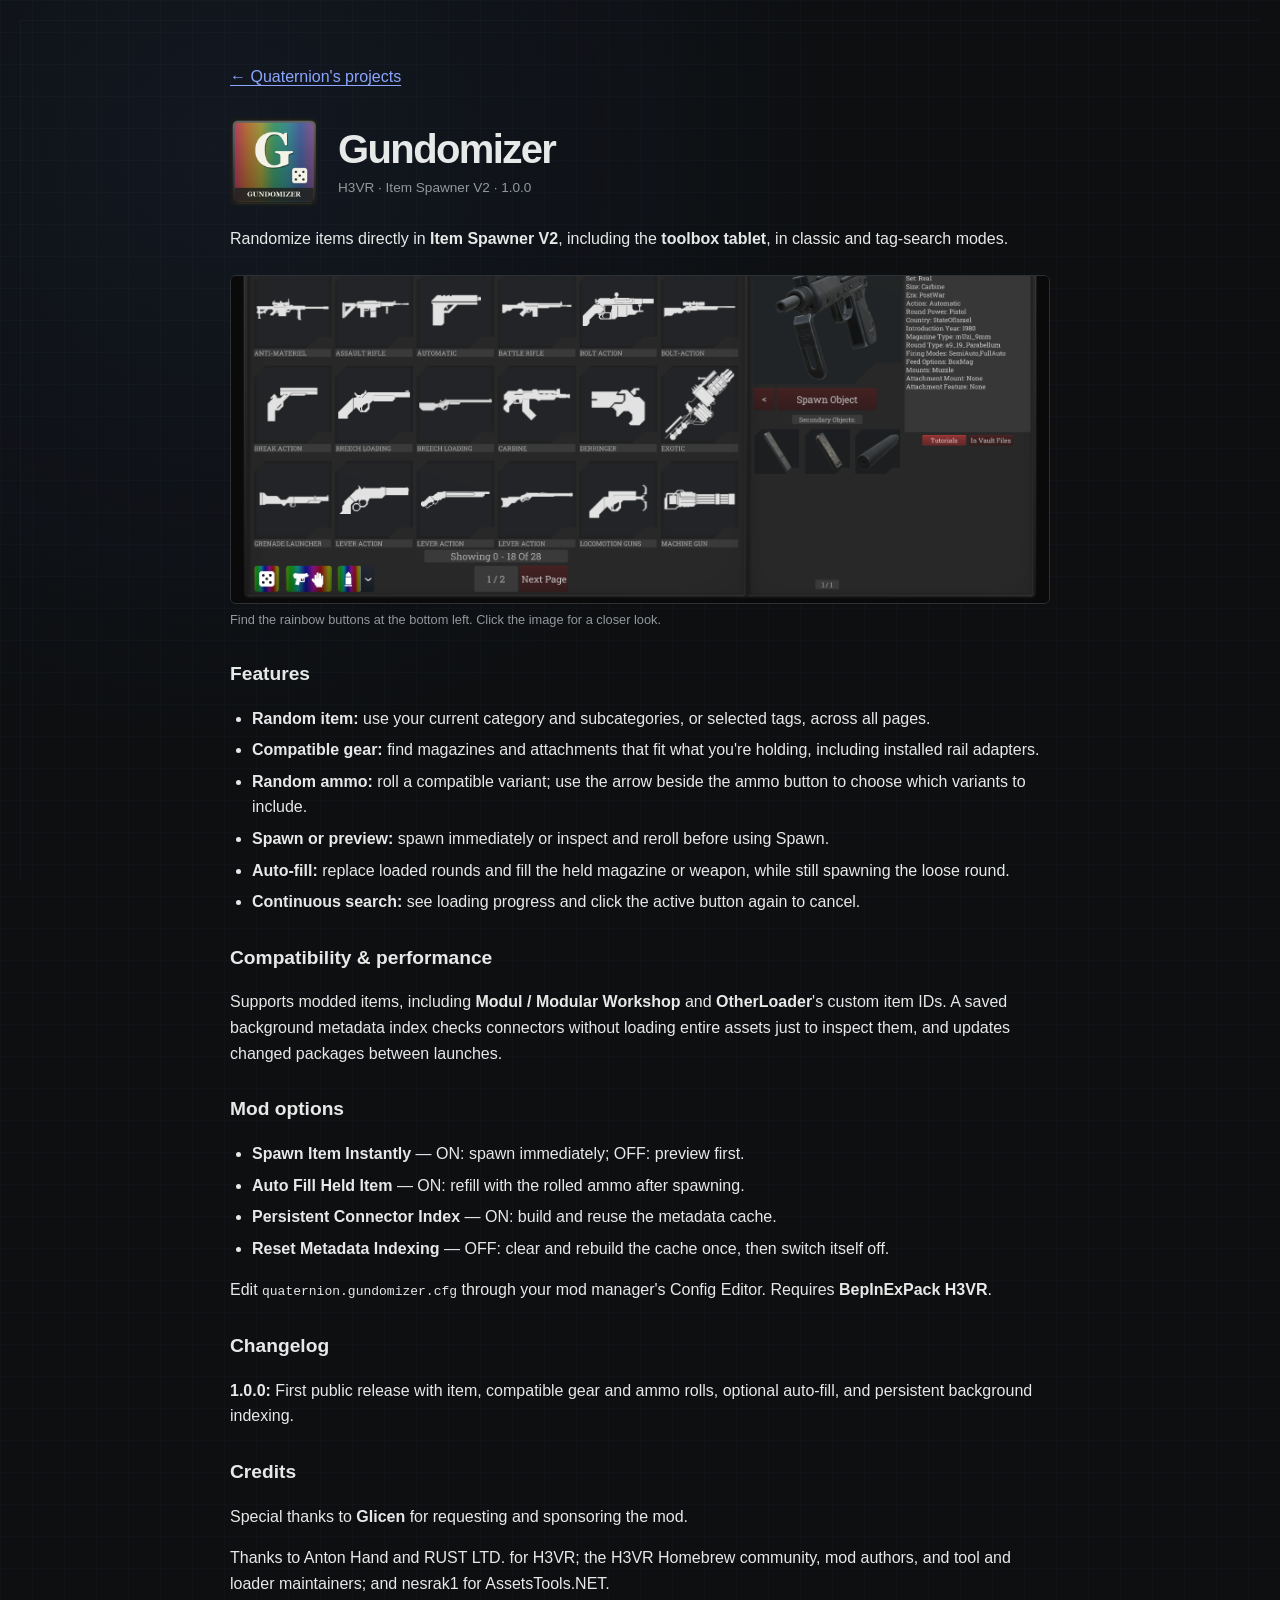
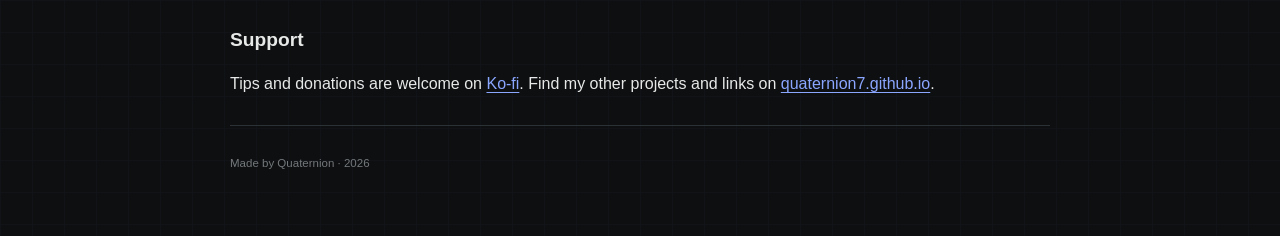
==== gundomizer/index.html @ 73db3fdf "Prepare Gundomizer project entry and preview page" ====
<!doctype html>
<html lang="en">
<head>
  <meta charset="utf-8">
  <meta name="viewport" content="width=device-width, initial-scale=1">
  <meta name="description" content="Gundomizer adds random items, compatible gear and ammo rolls to H3VR's Item Spawner V2 and toolbox tablet.">
  <meta name="theme-color" content="#0d0f11">
  <meta property="og:title" content="Gundomizer — Quaternion">
  <meta property="og:description" content="Random items, compatible gear and ammo, directly in H3VR's Item Spawner V2.">
  <meta property="og:image" content="https://quaternion7.github.io/gundomizer/item-spawner.png">
  <title>Gundomizer — Quaternion</title>
  <link rel="icon" href="../favicon.svg" type="image/svg+xml">
  <link rel="stylesheet" href="../styles.css">
  <link rel="stylesheet" href="../variant.css">
  <style>
    .mod-page { width: min(100% - 32px, 820px); line-height: 1.6; }
    .mod-page a { color: var(--accent); text-underline-offset: 3px; }
    .mod-header { display: flex; align-items: center; gap: 20px; margin: 28px 0 20px; }
    .mod-header img { width: 88px; height: 88px; border-radius: 6px; }
    .mod-header h1 { margin: 0; font-size: clamp(1.8rem, 6vw, 2.5rem); letter-spacing: -.04em; line-height: 1.2; }
    .mod-header p { margin: 4px 0 0; color: var(--muted); font-size: .85rem; }
    .mod-page figure { margin: 24px 0; }
    .mod-cover { display: block; width: 100%; height: auto; border: 1px solid var(--border); border-radius: 6px; }
    .mod-page figcaption { margin-top: 6px; color: var(--muted); font-size: .8rem; }
    .mod-page section { margin-top: 28px; }
    .mod-page h2 { margin: 0 0 10px; font-size: 1.2rem; }
    .mod-page ul { padding-left: 22px; }
    .mod-page li { margin: 6px 0; }
    .mod-page code { overflow-wrap: anywhere; }
    .mod-page footer { margin-top: 28px; border-top: 1px solid var(--border); }
    @media (max-width: 480px) {
      .mod-header { gap: 14px; }
      .mod-header img { width: 64px; height: 64px; }
    }
  </style>
</head>
<body>
  <main class="shell mod-page">
    <nav aria-label="Back to projects"><a href="../#projects-title">← Quaternion's projects</a></nav>
    <header class="mod-header">
      <img src="../images/gundomizer.png" width="88" height="88" alt="Gundomizer logo">
      <div><h1>Gundomizer</h1><p>H3VR · Item Spawner V2 · 1.0.0</p></div>
    </header>
    <p>Randomize items directly in <strong>Item Spawner V2</strong>, including the <strong>toolbox tablet</strong>, in classic and tag-search modes.</p>
    <figure>
      <a href="item-spawner.png"><img class="mod-cover" src="item-spawner.png" width="1800" height="720" alt="Dice, gun-and-hand, and ammo buttons at the bottom left of Item Spawner V2"></a>
      <figcaption>Find the rainbow buttons at the bottom left. Click the image for a closer look.</figcaption>
    </figure>
    <section aria-labelledby="features">
      <h2 id="features">Features</h2>
      <ul>
        <li><strong>Random item:</strong> use your current category and subcategories, or selected tags, across all pages.</li>
        <li><strong>Compatible gear:</strong> find magazines and attachments that fit what you're holding, including installed rail adapters.</li>
        <li><strong>Random ammo:</strong> roll a compatible variant; use the arrow beside the ammo button to choose which variants to include.</li>
        <li><strong>Spawn or preview:</strong> spawn immediately or inspect and reroll before using Spawn.</li>
        <li><strong>Auto-fill:</strong> replace loaded rounds and fill the held magazine or weapon, while still spawning the loose round.</li>
        <li><strong>Continuous search:</strong> see loading progress and click the active button again to cancel.</li>
      </ul>
    </section>
    <section aria-labelledby="compatibility">
      <h2 id="compatibility">Compatibility &amp; performance</h2>
      <p>Supports modded items, including <strong>Modul / Modular Workshop</strong> and <strong>OtherLoader</strong>'s custom item IDs. A saved background metadata index checks connectors without loading entire assets just to inspect them, and updates changed packages between launches.</p>
    </section>
    <section aria-labelledby="options">
      <h2 id="options">Mod options</h2>
      <ul>
        <li><strong>Spawn Item Instantly</strong> — ON: spawn immediately; OFF: preview first.</li>
        <li><strong>Auto Fill Held Item</strong> — ON: refill with the rolled ammo after spawning.</li>
        <li><strong>Persistent Connector Index</strong> — ON: build and reuse the metadata cache.</li>
        <li><strong>Reset Metadata Indexing</strong> — OFF: clear and rebuild the cache once, then switch itself off.</li>
      </ul>
      <p>Edit <code>quaternion.gundomizer.cfg</code> through your mod manager's Config Editor. Requires <strong>BepInExPack H3VR</strong>.</p>
    </section>
    <section aria-labelledby="changelog">
      <h2 id="changelog">Changelog</h2>
      <p><strong>1.0.0:</strong> First public release with item, compatible gear and ammo rolls, optional auto-fill, and persistent background indexing.</p>
    </section>
    <section aria-labelledby="credits">
      <h2 id="credits">Credits</h2>
      <p>Special thanks to <strong>Glicen</strong> for requesting and sponsoring the mod.</p>
      <p>Thanks to Anton Hand and RUST LTD. for H3VR; the H3VR Homebrew community, mod authors, and tool and loader maintainers; and nesrak1 for AssetsTools.NET.</p>
    </section>
    <section aria-labelledby="support">
      <h2 id="support">Support</h2>
      <p>Tips and donations are welcome on <a href="https://ko-fi.com/quaternion7">Ko-fi</a>. Find my other projects and links on <a href="../">quaternion7.github.io</a>.</p>
    </section>
    <footer>Made by Quaternion · 2026</footer>
  </main>
</body>
</html>
---- styles.css ----
:root {
  color-scheme: dark;
  --page: #0c0e10;
  --surface: rgba(24, 27, 30, 0.82);
  --surface-solid: #181b1e;
  --surface-hover: #202428;
  --border: rgba(255, 255, 255, 0.105);
  --border-strong: rgba(255, 255, 255, 0.18);
  --text: #f4f1ea;
  --muted: #a5a7a8;
  --accent: #ff7c52;
  --accent-light: #ffb067;
  --green: #6dd5a0;
  --shadow: 0 24px 70px rgba(0, 0, 0, 0.38);
  font-family: Inter, ui-sans-serif, system-ui, -apple-system, BlinkMacSystemFont, "Segoe UI", sans-serif;
}

/* Variant: plain — compact personal page, nearly no decoration. */
@layer variant {
  :root {
    color-scheme: light;
    --page: #fcfcfa;
    --surface: #fff;
    --surface-solid: #fff;
    --surface-hover: #f4f4f0;
    --border: #deded7;
    --border-strong: #252525;
    --text: #252525;
    --muted: #6e6e68;
    --accent: #315ee7;
    --accent-light: #315ee7;
    --green: #187b55;
    --shadow: none;
    font-family: -apple-system, BlinkMacSystemFont, "Segoe UI", sans-serif;
  }

  body { background: var(--page); }
  .ambient { display: none; }
  .shell { width: min(100% - 32px, 620px); padding-top: 64px; }
  .profile { grid-template-columns: 64px 1fr auto; gap: 16px; padding: 0 0 20px; }
  .avatar { width: 64px; height: 64px; border: 1px solid var(--border); border-radius: 50%; background: #eee; box-shadow: none; transform: none; }
  .identity h1 { margin: 0 0 5px; font-family: inherit; font-size: 2rem; font-weight: 700; letter-spacing: -.04em; line-height: 1; }
  .eyebrow { display: none; }
  .bio { font-size: .92rem; line-height: 1.4; }
  .icon-button { width: 36px; height: 36px; border-radius: 50%; background: transparent; }
  .social-strip { gap: 16px; margin: 0 0 42px 80px; }
  .social-link { display: inline-flex; gap: 5px; min-height: auto; padding: 0; border: 0; border-radius: 0; color: var(--accent); background: transparent; text-decoration: underline; text-underline-offset: 3px; }
  .social-link:hover { background: transparent; transform: none; text-decoration-thickness: 2px; }
  .social-link > span, .social-link small { display: none; }
  .social-link strong { font-size: .85rem; font-weight: 600; }
  .support-section { margin: 0; padding: 0; border: 0; border-radius: 0; background: transparent; box-shadow: none; backdrop-filter: none; }
  .section-heading { margin-bottom: 15px; }
  .kicker { display: none; }
  .section-heading h2 { margin: 0; font-family: inherit; font-size: 1.25rem; font-weight: 700; letter-spacing: -.02em; }
  .support-grid { gap: 8px; }
  .support-card, .support-card.ach-primary, .support-card.kofi-card { min-height: 70px; padding: 12px 14px; border: 1px solid var(--border); border-radius: 10px; background: var(--surface); box-shadow: none; }
  .support-card.ach-primary { border: 2px solid var(--green); }
  .support-card:hover, .support-card.ach-primary:hover { border-color: var(--text); background: var(--surface-hover); transform: none; }
  .support-icon { width: 38px; height: 38px; border-radius: 8px; }
  .support-icon.bank { color: #fff; background: var(--green); }
  .support-copy strong { font-size: .92rem; }
  .card-label { color: var(--green); font-size: .57rem; }
  footer { justify-content: flex-start; padding: 28px 0; }
  .dialog-card { border-radius: 12px; }

  @media (max-width: 480px) {
    .shell { padding-top: 30px; }
    .social-strip { margin-left: 0; }
    .support-card { grid-template-columns: auto 1fr auto; }
  }
}

* {
  box-sizing: border-box;
}

html {
  min-height: 100%;
  background: var(--page);
}

body {
  min-height: 100vh;
  margin: 0;
  color: var(--text);
  background:
    radial-gradient(circle at 50% -20%, rgba(255, 124, 82, 0.1), transparent 45%),
    linear-gradient(180deg, #111416 0%, var(--page) 45%);
  overflow-x: hidden;
}

button,
a {
  -webkit-tap-highlight-color: transparent;
}

a {
  color: inherit;
}

.ambient {
  position: fixed;
  z-index: 0;
  width: 380px;
  height: 380px;
  border-radius: 50%;
  filter: blur(105px);
  opacity: 0.13;
  pointer-events: none;
}

.ambient-one {
  top: 8%;
  left: -230px;
  background: var(--accent);
}

.ambient-two {
  right: -260px;
  bottom: 2%;
  background: #5796ff;
}

.shell {
  position: relative;
  z-index: 1;
  width: min(100% - 32px, 700px);
  margin: 0 auto;
  padding: 72px 0 36px;
}

.profile {
  display: grid;
  grid-template-columns: auto 1fr auto;
  gap: 18px;
  align-items: start;
  padding: 0 4px 32px;
}

.avatar {
  display: grid;
  width: 68px;
  height: 68px;
  place-items: center;
  border: 1px solid rgba(255, 255, 255, 0.22);
  border-radius: 22px;
  color: #131313;
  background: linear-gradient(145deg, var(--accent-light), var(--accent));
  box-shadow: 0 15px 45px rgba(255, 124, 82, 0.2);
  font-family: Georgia, "Times New Roman", serif;
  font-size: 32px;
  font-weight: 700;
  transform: rotate(-3deg);
  overflow: hidden;
}

.avatar img {
  width: 100%;
  height: 100%;
  object-fit: cover;
}

.identity h1 {
  margin: 2px 0 7px;
  font-family: Georgia, "Times New Roman", serif;
  font-size: clamp(2.15rem, 7vw, 3.25rem);
  font-weight: 500;
  letter-spacing: -0.045em;
  line-height: 0.95;
}

.eyebrow,
.kicker {
  margin: 0;
  color: var(--accent-light);
  font-size: 0.72rem;
  font-weight: 800;
  letter-spacing: 0.14em;
  text-transform: uppercase;
}

.bio {
  max-width: 470px;
  margin: 0;
  color: var(--muted);
  font-size: 0.96rem;
  line-height: 1.5;
  white-space: pre-line;
}

.icon-button {
  display: grid;
  width: 42px;
  height: 42px;
  place-items: center;
  border: 1px solid var(--border);
  border-radius: 14px;
  color: var(--muted);
  background: var(--surface);
  cursor: pointer;
  transition: 160ms ease;
}

.icon-button:hover,
.icon-button:focus-visible {
  border-color: var(--border-strong);
  color: var(--text);
  transform: translateY(-2px);
}

.icon-button.success {
  color: var(--green);
  border-color: rgba(109, 213, 160, 0.4);
}

.icon-button svg {
  width: 18px;
  fill: currentColor;
}

.support-section {
  margin-bottom: 24px;
  padding: 26px;
  border: 1px solid var(--border);
  border-radius: 28px;
  background: var(--surface);
  box-shadow: var(--shadow);
  backdrop-filter: blur(18px);
}

.section-heading {
  display: flex;
  gap: 18px;
  align-items: end;
  justify-content: space-between;
  margin-bottom: 22px;
}

.section-heading.compact {
  margin-bottom: 16px;
}

.section-heading h2,
.dialog-card h2 {
  margin: 5px 0 0;
  font-family: Georgia, "Times New Roman", serif;
  font-size: clamp(1.55rem, 5vw, 2.1rem);
  font-weight: 500;
  letter-spacing: -0.025em;
}

.support-grid {
  display: grid;
  gap: 10px;
}

.support-card {
  display: grid;
  grid-template-columns: auto 1fr auto;
  gap: 14px;
  align-items: center;
  width: 100%;
  min-height: 78px;
  padding: 14px 16px;
  border: 1px solid var(--border);
  border-radius: 20px;
  color: var(--text);
  background: rgba(255, 255, 255, 0.025);
  text-align: left;
  text-decoration: none;
  cursor: pointer;
  transition: border-color 160ms ease, background 160ms ease, transform 160ms ease;
}

.support-card {
  font: inherit;
}

.support-card:hover,
.support-card:focus-visible {
  border-color: var(--border-strong);
  background: var(--surface-hover);
  outline: none;
  transform: translateY(-2px);
}

.support-card.ach-primary {
  min-height: 92px;
  border-color: rgba(109, 213, 160, 0.38);
  background: linear-gradient(110deg, rgba(109, 213, 160, 0.16), rgba(109, 213, 160, 0.045));
  box-shadow: inset 0 0 0 1px rgba(109, 213, 160, 0.04);
}

.support-card.ach-primary:hover,
.support-card.ach-primary:focus-visible {
  border-color: rgba(109, 213, 160, 0.62);
  background: linear-gradient(110deg, rgba(109, 213, 160, 0.21), rgba(109, 213, 160, 0.07));
}

.support-card.kofi-card {
  min-height: 70px;
}

.support-icon,
.link-icon {
  display: grid;
  width: 42px;
  height: 42px;
  place-items: center;
  border-radius: 14px;
  color: #111;
  background: var(--accent);
  font-size: 1rem;
  font-weight: 900;
}

.support-icon.bank {
  color: var(--green);
  background: rgba(109, 213, 160, 0.12);
}

.support-icon.kofi-icon {
  color: white;
  background: #ff5e5b;
}

.support-icon.kofi-icon svg {
  width: 27px;
  height: 27px;
  fill: currentColor;
}

.support-copy,
.link-copy {
  display: grid;
  gap: 4px;
}

.support-copy strong,
.link-copy strong {
  font-size: 0.98rem;
  letter-spacing: -0.01em;
}

.support-copy small,
.link-copy small {
  color: var(--muted);
  font-size: 0.78rem;
}

.card-label {
  margin-bottom: -1px;
  color: var(--green);
  font-size: 0.63rem;
  font-weight: 850;
  letter-spacing: 0.105em;
  text-transform: uppercase;
}

.arrow {
  color: var(--muted);
  font-size: 1.05rem;
}

.support-note {
  margin: 16px 3px 0;
  color: var(--muted);
  font-size: 0.76rem;
  line-height: 1.5;
}

.social-strip {
  display: flex;
  flex-wrap: wrap;
  gap: 8px;
  margin: -10px 4px 26px 90px;
}

.social-link {
  display: grid;
  grid-template-columns: auto auto;
  gap: 0 7px;
  align-items: center;
  min-height: 38px;
  padding: 7px 11px;
  border: 1px solid var(--border);
  border-radius: 13px;
  color: var(--text);
  background: rgba(255, 255, 255, 0.025);
  text-decoration: none;
  transition: 160ms ease;
}

.social-link:hover,
.social-link:focus-visible {
  border-color: var(--border-strong);
  background: var(--surface-hover);
  outline: none;
  transform: translateY(-1px);
}

.social-link > span {
  grid-row: 1 / 3;
  color: var(--accent-light);
  font-size: 0.68rem;
  font-weight: 900;
}

.social-link strong {
  font-size: 0.78rem;
}

.social-link small {
  color: var(--muted);
  font-size: 0.64rem;
}

footer {
  display: flex;
  align-items: center;
  justify-content: center;
  padding: 12px;
  color: #74787b;
  font-size: 0.72rem;
}

footer a {
  text-underline-offset: 3px;
}

.footer-dot {
  width: 3px;
  height: 3px;
  margin: 0 9px;
  border-radius: 50%;
  background: #55595c;
}

dialog {
  width: min(100% - 28px, 520px);
  padding: 0;
  border: 0;
  border-radius: 26px;
  color: var(--text);
  background: transparent;
}

dialog::backdrop {
  background: rgba(3, 4, 5, 0.78);
  backdrop-filter: blur(8px);
}

.dialog-card {
  position: relative;
  margin: 0;
  padding: 28px;
  border: 1px solid var(--border-strong);
  border-radius: 26px;
  background: var(--surface-solid);
  box-shadow: var(--shadow);
}

.dialog-close {
  position: absolute;
  top: 16px;
  right: 16px;
  display: grid;
  width: 34px;
  height: 34px;
  place-items: center;
  border: 1px solid var(--border);
  border-radius: 11px;
  color: var(--muted);
  background: transparent;
  font-size: 1.2rem;
  cursor: pointer;
}

.dialog-lead {
  margin: 14px 0 22px;
  color: var(--muted);
  font-size: 0.9rem;
  line-height: 1.55;
}

.steps {
  display: grid;
  gap: 12px;
  margin: 0;
  padding: 0;
  list-style: none;
}

.steps li {
  display: grid;
  grid-template-columns: auto 1fr;
  gap: 12px;
  align-items: center;
}

.steps span {
  display: grid;
  width: 30px;
  height: 30px;
  place-items: center;
  border-radius: 10px;
  color: var(--accent-light);
  background: rgba(255, 124, 82, 0.1);
  font-size: 0.76rem;
  font-weight: 800;
}

.steps p {
  margin: 0;
  color: #d3d1ca;
  font-size: 0.86rem;
  line-height: 1.4;
}

.dialog-actions {
  display: grid;
  grid-template-columns: 1fr 1fr;
  gap: 10px;
  margin-top: 24px;
}

.copy-button,
.secondary-button {
  display: grid;
  min-height: 44px;
  place-items: center;
  padding: 10px 14px;
  border: 1px solid rgba(255, 124, 82, 0.34);
  border-radius: 14px;
  color: #16110f;
  background: var(--accent);
  font: inherit;
  font-size: 0.8rem;
  font-weight: 800;
  text-align: center;
  text-decoration: none;
  cursor: pointer;
}

.secondary-button {
  border-color: var(--border);
  color: var(--text);
  background: transparent;
  cursor: pointer;
}

.copied-message {
  min-height: 18px;
  margin: 10px 0 0;
  color: var(--green);
  font-size: 0.75rem;
  text-align: center;
}

@media (max-width: 560px) {
  .shell {
    width: min(100% - 20px, 700px);
    padding-top: 34px;
  }

  .profile {
    grid-template-columns: auto 1fr;
    gap: 14px;
  }

  .icon-button {
    position: absolute;
    top: 32px;
    right: 2px;
  }

  .avatar {
    width: 58px;
    height: 58px;
    border-radius: 18px;
    font-size: 27px;
  }

  .identity {
    padding-right: 40px;
  }

  .support-section {
    padding: 20px;
    border-radius: 23px;
  }

  .section-heading {
    align-items: start;
  }

  .social-strip {
    margin: -14px 0 24px 72px;
  }

  .dialog-actions {
    grid-template-columns: 1fr;
  }
}

@media (prefers-reduced-motion: reduce) {
  *,
  *::before,
  *::after {
    scroll-behavior: auto !important;
    transition-duration: 0.01ms !important;
  }
}
---- variant.css ----
:root { color-scheme:dark; --page:#0d0f11; --surface:#14171a; --surface-solid:#14171a; --surface-hover:#191d21; --border:#2c3136; --border-strong:#d9dcde; --text:#e7e9e8; --muted:#92989c; --accent:#8ba6ff; --accent-light:#8ba6ff; --green:#68b892; --shadow:none; font-family:-apple-system,BlinkMacSystemFont,"Segoe UI",sans-serif; }
body {
  background-color:var(--page);
  background-image:
    radial-gradient(circle at 18% 8%,rgba(77,108,190,.09),transparent 30%),
    linear-gradient(rgba(139,166,255,.025) 1px,transparent 1px),
    linear-gradient(90deg,rgba(139,166,255,.025) 1px,transparent 1px);
  background-size:auto,32px 32px,32px 32px;
}
body::before {
  position:fixed;
  inset:20px;
  border-top:1px solid rgba(139,166,255,.045);
  border-left:1px solid rgba(139,166,255,.045);
  content:"";
  pointer-events:none;
}
.ambient { display:none; }
.shell { width:min(100% - 32px,620px); padding-top:64px; }
.profile { grid-template-columns:64px 1fr auto; gap:16px; padding:0 0 20px; }
.avatar { width:64px; height:64px; border:1px solid var(--border); border-radius:50%; background:#171a1d; box-shadow:none; transform:none; }
.identity h1 { margin:0 0 5px; font-family:inherit; font-size:2rem; font-weight:700; letter-spacing:-.04em; line-height:1; }
.eyebrow { display:none; }
.bio { font-size:.92rem; line-height:1.4; }
.icon-button { width:36px; height:36px; border-radius:50%; background:transparent; }
.social-strip { gap:16px; margin:0 0 42px 80px; }
.social-link { display:inline-flex; gap:5px; min-height:auto; padding:0; border:0; border-radius:0; color:var(--accent); background:transparent; text-decoration:underline; text-underline-offset:3px; }
.social-link:hover { background:transparent; transform:none; text-decoration-thickness:2px; }
.social-link > span,.social-link small { display:none; }
.social-link strong { font-size:.85rem; font-weight:600; }
.support-section { margin:0; padding:0; border:0; border-radius:0; background:transparent; box-shadow:none; backdrop-filter:none; }
.section-heading { margin-bottom:15px; }
.kicker { display:none; }
.section-heading h2 { margin:0; font-family:inherit; font-size:1.25rem; font-weight:700; letter-spacing:-.02em; }
.support-intro { margin:6px 0 0; color:var(--muted); font-size:.88rem; line-height:1.4; }
.support-grid { gap:8px; }
.support-card,.support-card.ach-primary,.support-card.kofi-card { min-height:70px; padding:12px 14px; border:1px solid var(--border); border-radius:10px; background:rgba(20,23,26,.9); box-shadow:none; }
.support-card.kofi-primary { min-height:78px; border:2px solid #ff6865; }
.support-card.kofi-primary .card-label { color:#ff8c89; }
.support-card:hover,.support-card.ach-primary:hover { border-color:var(--text); background:var(--surface-hover); transform:none; }
.support-icon { width:38px; height:38px; border-radius:8px; }
.support-icon.bank { color:#fff; background:var(--green); }
.support-copy strong { font-size:.92rem; }
.card-label { color:var(--green); font-size:.57rem; }
.availability { margin:18px 0 0; padding-top:16px; border-top:1px solid var(--border); color:var(--muted); font-size:.84rem; line-height:1.5; }
.availability strong { color:var(--text); font-weight:600; }
.availability a { color:var(--accent); font-weight:600; text-underline-offset:3px; }
footer { justify-content:flex-start; padding:28px 0; }
.dialog-card { border-radius:12px; }
.projects-section { margin:36px 0 0; }
.project-row { display:grid; grid-template-columns:112px minmax(0,1fr); gap:20px; padding:20px 0; border-bottom:1px solid var(--border); }
.project-row:first-of-type { border-top:1px solid var(--border); }
.project-image { display:block; width:112px; height:112px; object-fit:cover; border:1px solid var(--border); border-radius:6px; }
.project-copy h3 { margin:0; font-size:1.03rem; line-height:1.3; font-weight:650; }
.project-type { margin:5px 0 0; font-size:.75rem; color:var(--muted); }
.project-description { margin:8px 0 12px; font-size:.88rem; line-height:1.5; color:var(--text); }
.project-links { display:flex; flex-wrap:wrap; gap:8px 18px; }
.project-links a { color:var(--accent); font-size:.83rem; font-weight:600; text-underline-offset:3px; }
.project-links a:hover { text-decoration-thickness:2px; }
.project-links a:focus-visible { outline:2px solid var(--accent); outline-offset:4px; }
@media (max-width:480px) {
  .shell { padding-top:30px; }
  .social-strip { margin-left:0; }
  .project-row { grid-template-columns:72px minmax(0,1fr); gap:14px; }
  .project-image { width:72px; height:72px; }
}
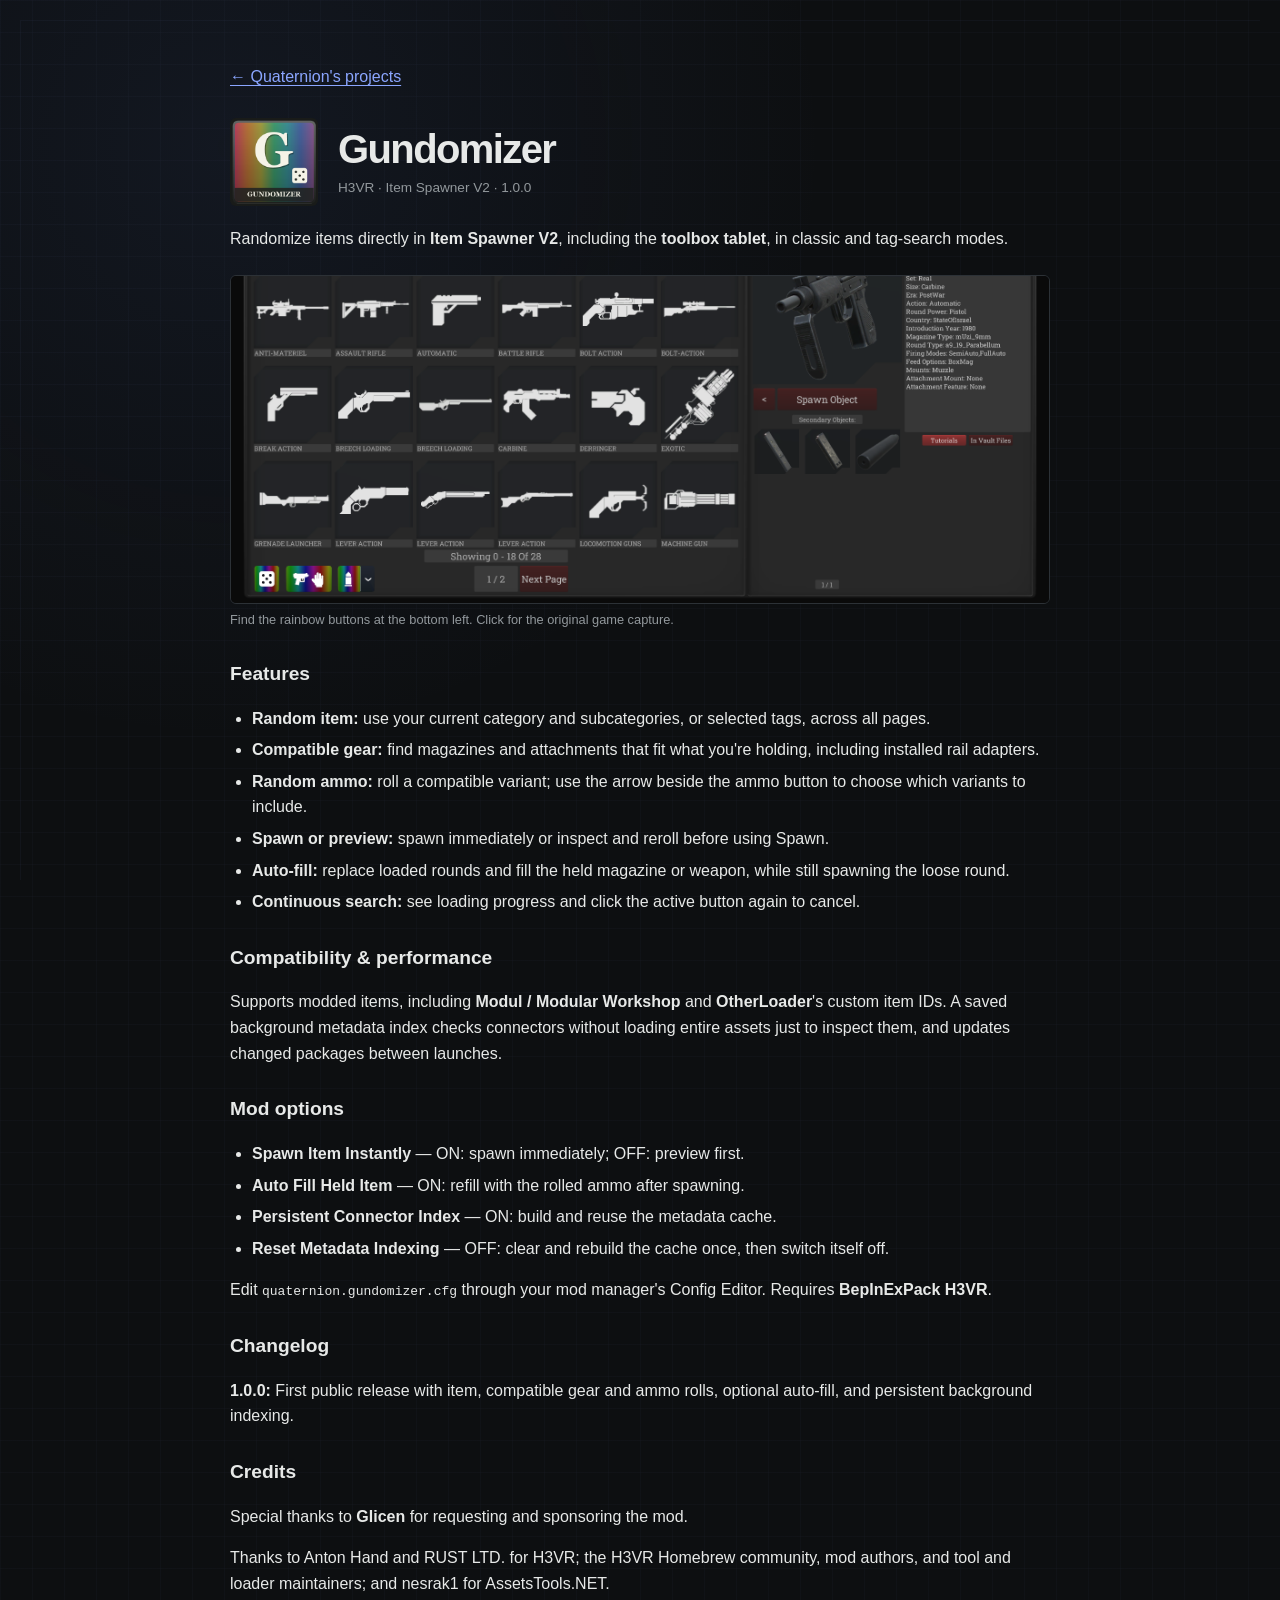
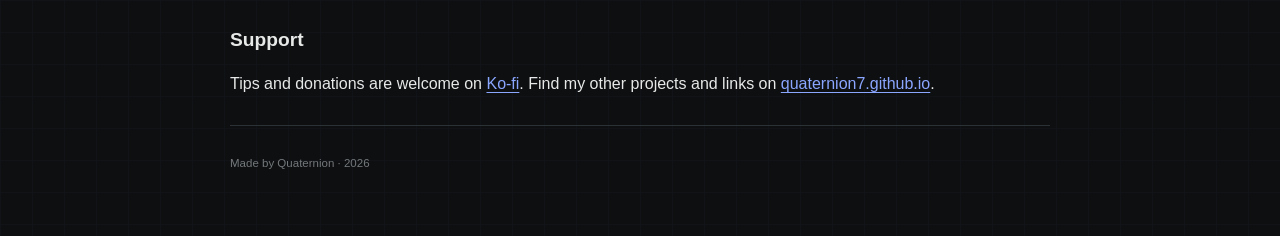
==== commit b43906cc: "Show the complete Gundomizer spawner capture" ====
--- a/gundomizer/index.html
+++ b/gundomizer/index.html
@@ -43,8 +43,8 @@
     </header>
     <p>Randomize items directly in <strong>Item Spawner V2</strong>, including the <strong>toolbox tablet</strong>, in classic and tag-search modes.</p>
     <figure>
-      <a href="item-spawner.png"><img class="mod-cover" src="item-spawner.png" width="1800" height="720" alt="Dice, gun-and-hand, and ammo buttons at the bottom left of Item Spawner V2"></a>
-      <figcaption>Find the rainbow buttons at the bottom left. Click the image for a closer look.</figcaption>
+      <a href="item-spawner-original.png"><img class="mod-cover" src="item-spawner.png" width="1920" height="1080" alt="Complete Item Spawner V2 with Gundomizer's rainbow buttons at the bottom left"></a>
+      <figcaption>Find the rainbow buttons at the bottom left. Click for the original game capture.</figcaption>
     </figure>
     <section aria-labelledby="features">
       <h2 id="features">Features</h2>
